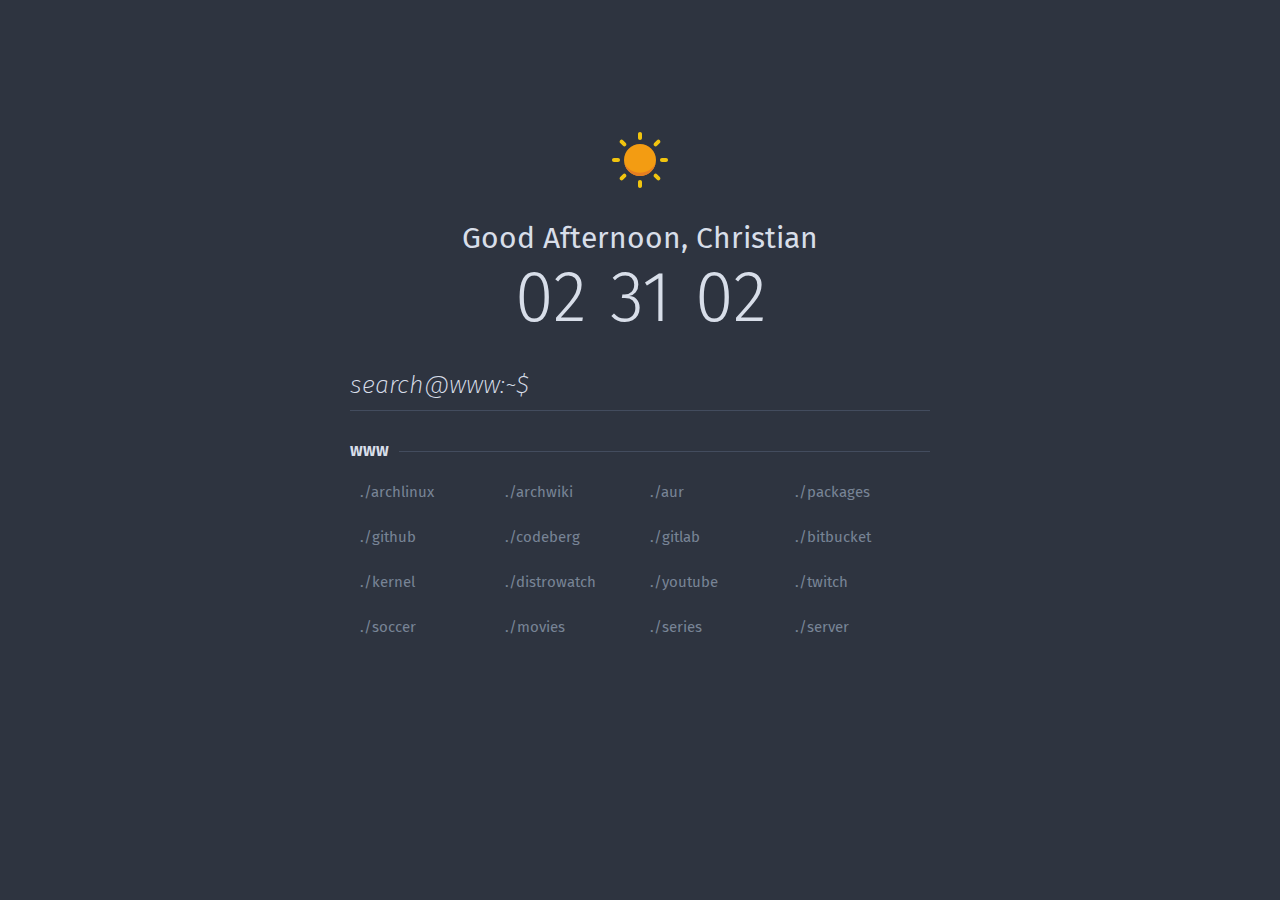
==== index.html @ c783aec5 "Add files via upload" ====
<!DOCTYPE html>
<html lang="en">
<head>
    <meta charset="UTF-8">
    <meta http-equiv="X-UA-Compatible" content="IE=edge">
    <meta name="viewport" content="width=device-width, initial-scale=1.0">
    <link href="https://fonts.googleapis.com/css2?family=Fira+Sans:ital,wght@0,200;0,300;1,200;1,300&display=swap" rel="stylesheet">
    <link href="styles.css" rel="stylesheet">
    <title>./startpage: #$ </title>
    <link rel="icon" type="image/png" href="i/favicon.png">
</head>
<body>
    <div id="container">
        <div id="sun-icon" class="timecon">
            <div class="img-container"><img class="sun-center" src="i/sun.svg"></div>
            <div class="img-container"><img class="sunrays" src="i/sunrays.svg"></div>
        </div>
        <div id="moon-icon" class="timecon">
            <div class="img-container"><img class="moon" src="i/moon.svg"></div>
            <div class="stars star-one"></div>
            <div class="stars star-two"></div>
            <div class="stars star-three"></div>
            <div class="stars star-four"></div>
        </div>
        <div id="greeting" class="center">, Christian</div>
        <div id="time" class="center">
            <span id="hour" class="center"></span><span id="minute" class="center"></span><span id="second" class="center"></span>
        </div>
        <form action="javascript:search()">
            <input id="search" type="text" placeholder="search@www:~$">
        </form>
        <div id="bookmarks">
            
            <h2><span>www</span></h2>
            <div class="tiled">
                <a href="https://archlinux.org" target="_blank">./archlinux</a>
                <a href="https://wiki.archlinux.org" target="_blank">./archwiki</a>
                <a href="https://aur.archlinux.org" target="_blank">./aur</a>
                <a href="https://archlinux.org/packages/" target="_blank">./packages</a>
                <a href="https://www.github.com" target="_blank">./github</a>
                <a href="https://codeberg.org" target="_blank">./codeberg</a>
                <a href="https://www.gitlab.com" target="_blank">./gitlab</a>
                <a href="https://bitbucket.org" target="_blank">./bitbucket</a>
                <a href="https://kernel.org" target="_blank">./kernel</a>
                <a href="https://distrowatch.org" target="_blank">./distrowatch</a>
                <a href="https://youtube.com" target="_blank">./youtube</a>
                <a href="https://twitch.tv" target="_blank">./twitch</a>
                <a href="#" target="_blank">./soccer</a>
                <a href="https://startseite.to" target="_blank">./movies</a>
                <a href="https://s.to" target="_blank">./series</a>
                <a href="https://christian.re" target="_blank">./server</a>
            </div>
        </div>
    </div>
    <script src="script.js"></script>
</body>
</html>
---- styles.css ----
html, body, * { 
    font-family: "Fira Sans", sans-serif;
    box-sizing: border-box; 
}
body {
    background-color: #2e3440;
    color: #d8dee9;
}
#container {
    margin: 120px auto 0;
    width: 580px;
}
#greeting {
    margin-top: 20px;
    font-size: 30px;
}
#sun-icon, #moon-icon {
    display: none;
}
#sun-icon.active, #moon-icon.active {
    display: block;
}
#time {
    font-size: 70px;
    font-weight: 300;
}
#hour, #minute, #second {
    display: inline-block;
    margin: 0 10px;
    width: 70px;
}
#search {
    width: 100%;
    background-color: #2e3440;
    outline: none;
    border: none;
    border-bottom: 1px solid #434c5e;
    margin-top: 20px;
    font-size: 25px;
    color: #fff;
    font-weight: 200;
    padding: 10px 0;
    transition: border-bottom .3s ease;
}
#search:hover {
    border-bottom: 1px solid #434c5e;
}
#search:focus, #search:active {
    border-bottom: 1px solid #434c5e;
}
#search::placeholder {
    font-style: italic;
    color: #d8dee9;
}
#bookmarks {
    margin-top: 20px;
}
#bookmarks a,
#bookmarks a:visited,
#bookmarks a:active {
    display: block;
    color: #788496;
    padding: 5px 10px;
    line-height: 30px;
    font-size: 15px;
    background-color: #2e3440;
    text-decoration: none;
    transition: background-color .5s ease, color .5s ease;
    margin-bottom: 5px;
}
#bookmarks a:hover {
    color: #E8DE89;
    background-color: #3b4252;
}
#bookmarks h2 {
    font-size: 15px;
    text-transform: uppercase;
    border-bottom: 1px solid #434c5e;
    line-height: 0px;
    margin: 40px 0 20px;
}
#bookmarks .tiled {
    display: flex;
    flex-wrap: wrap;
    justify-content: flex-start;
    gap:5px;
}
#bookmarks .tiled a,
#bookmarks .tiled a:visited,
#bookmarks .tiled a:active {
    display: block;
    width: calc(25% - 5px);
    margin-bottom: 0;
}
#bookmarks h2 span {
    background-color: #2e3440;
    padding-right: 10px;
}
.center { text-align: center; }
.timecon {
    position: relative;
    width: 80px;
    height: 80px;
    margin: 0 auto;
}
.img-container img {
    position: absolute;
    width: 80px;
    height: 80px;
}
.sunrays {
    animation: rotation 40s infinite linear;
}
.stars {
    width: 3px;
    height: 3px;
    background-color: #ECF0F1;
    border-radius: 100px;
    position: absolute;
    opacity: 0;
    animation: stars 10s infinite ease-in-out;
}
.star-one {
    top: 20px;
    right: 20px;
    animation-delay: 3s;
}
.star-two {
    top: 40px;
    right: 5px;
    animation-delay: 6s;
}
.star-three {
    top: 15px;
}
.star-four {
    bottom: 10px;
    left: 10px;
    animation-delay: 9s;
}
@keyframes stars {
    0%  { opacity: 0%; }
    50% { opacity: 100%; }
    0%  { opacity: 0%; }
}
@keyframes rotation {
    from {
        transform: rotate(0deg);
    }
    to {
        transform: rotate(359deg);
    }
}
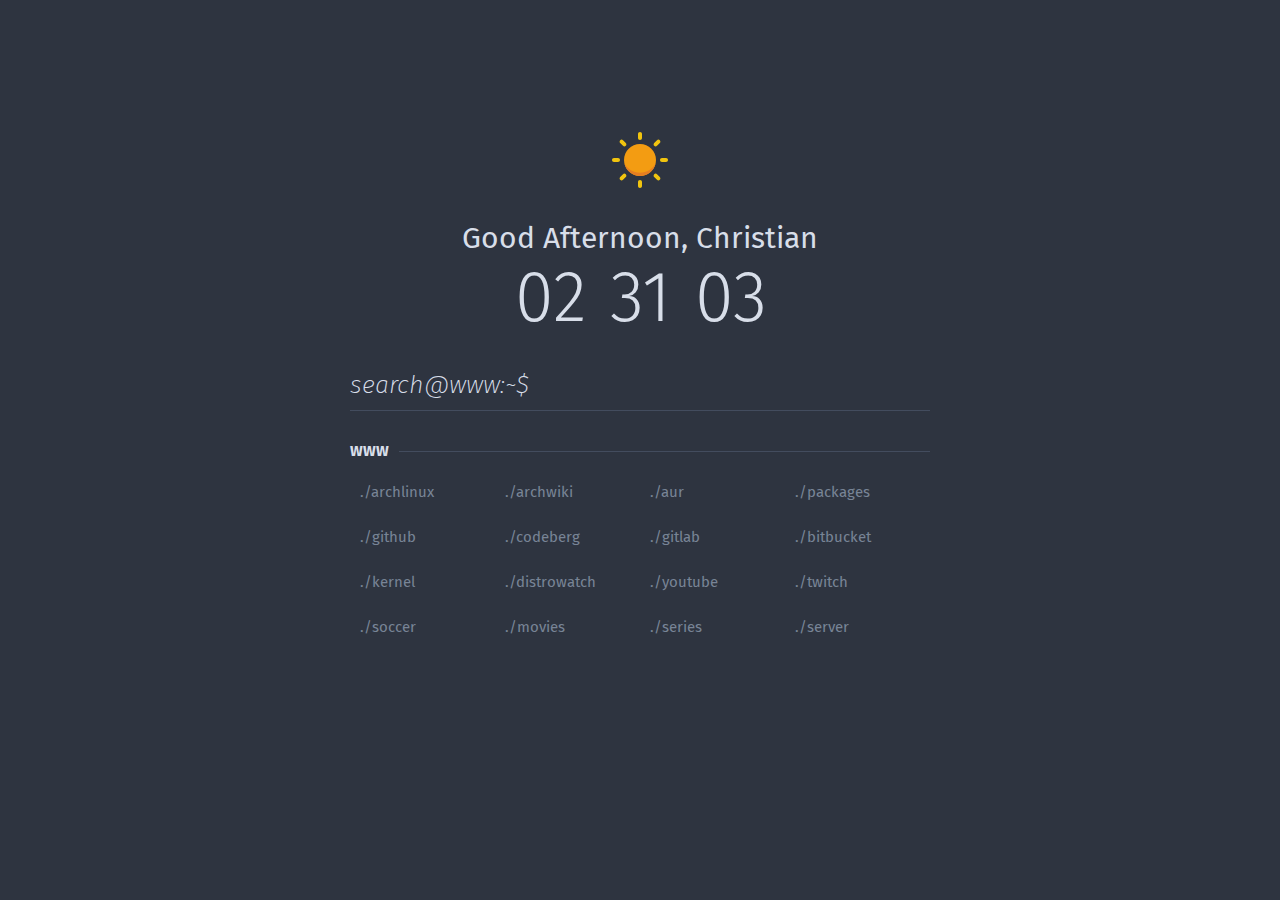
==== commit 30fa5b9a: "Update index.html" ====
--- a/index.html
+++ b/index.html
@@ -45,7 +45,7 @@
                 <a href="https://distrowatch.org" target="_blank">./distrowatch</a>
                 <a href="https://youtube.com" target="_blank">./youtube</a>
                 <a href="https://twitch.tv" target="_blank">./twitch</a>
-                <a href="#" target="_blank">./soccer</a>
+                <a href="https://sportshub.stream/" target="_blank">./soccer</a>
                 <a href="https://startseite.to" target="_blank">./movies</a>
                 <a href="https://s.to" target="_blank">./series</a>
                 <a href="https://christian.re" target="_blank">./server</a>
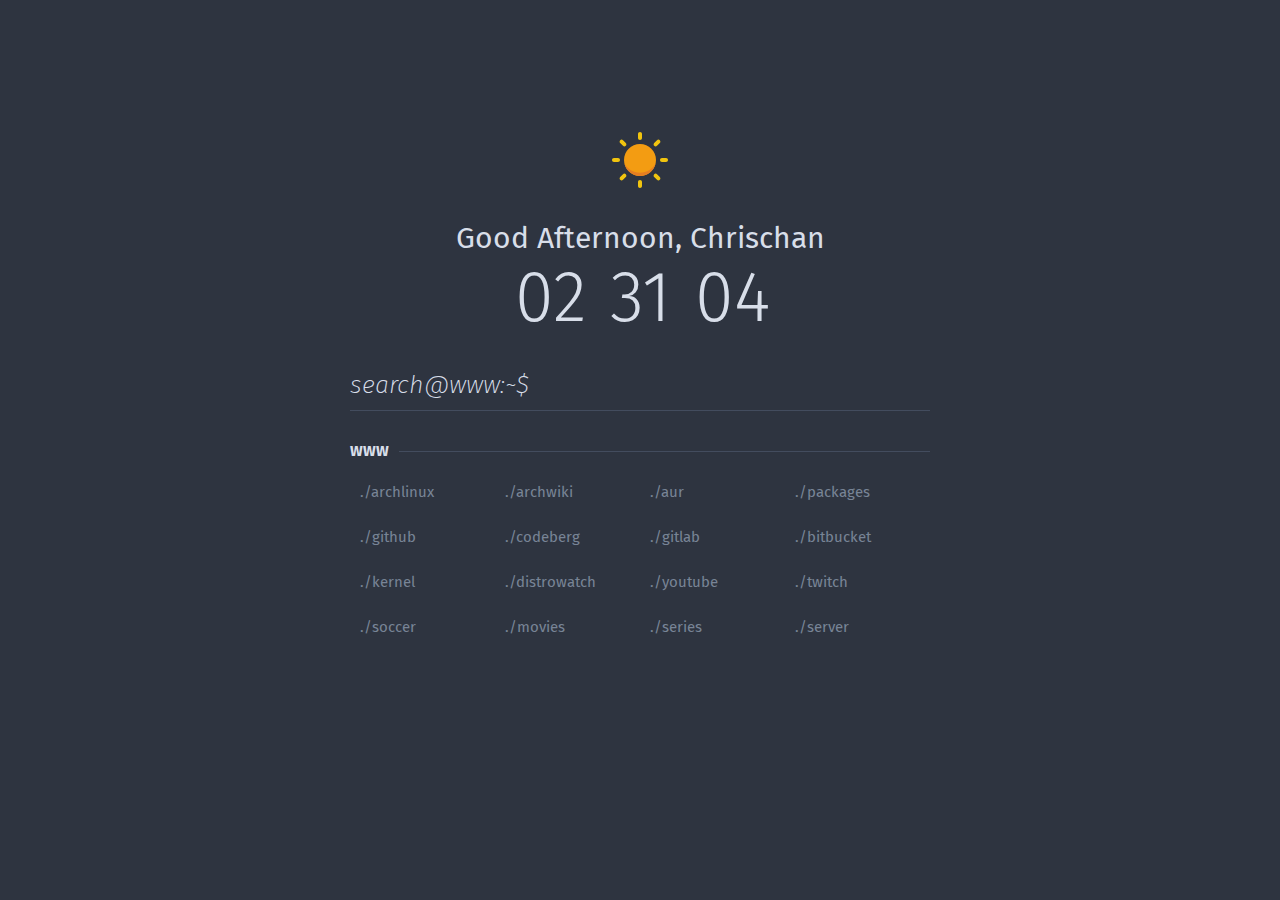
==== commit c51957d3: "Update index.html" ====
--- a/index.html
+++ b/index.html
@@ -43,7 +43,7 @@
                 <a href="https://bitbucket.org" target="_blank">./bitbucket</a>
                 <a href="https://kernel.org" target="_blank">./kernel</a>
                 <a href="https://distrowatch.org" target="_blank">./distrowatch</a>
-                <a href="https://youtube.com" target="_blank">./youtube</a>
+                <a href="https://www.youtubekids.com/?hl=de" target="_blank">./youtube</a>
                 <a href="https://twitch.tv" target="_blank">./twitch</a>
                 <a href="https://sportshub.stream/" target="_blank">./soccer</a>
                 <a href="https://startseite.to" target="_blank">./movies</a>
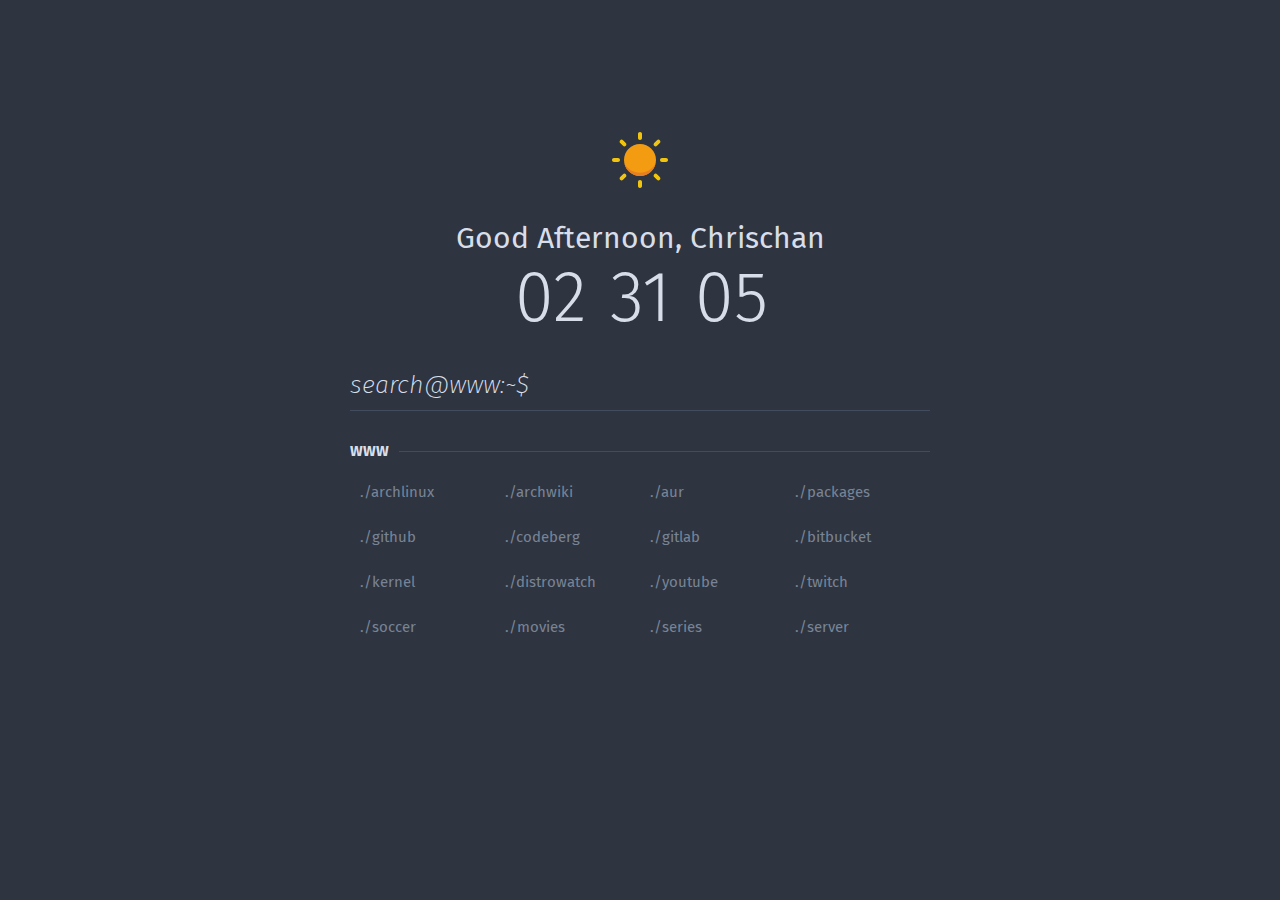
==== commit 166d4c4a: "Update index.html" ====
--- a/index.html
+++ b/index.html
@@ -43,7 +43,7 @@
                 <a href="https://bitbucket.org" target="_blank">./bitbucket</a>
                 <a href="https://kernel.org" target="_blank">./kernel</a>
                 <a href="https://distrowatch.org" target="_blank">./distrowatch</a>
-                <a href="https://www.youtubekids.com/?hl=de" target="_blank">./youtube</a>
+                <a href="https://www.youtube.com/?hl=de" target="_blank">./youtube</a>
                 <a href="https://twitch.tv" target="_blank">./twitch</a>
                 <a href="https://sportshub.stream/" target="_blank">./soccer</a>
                 <a href="https://startseite.to" target="_blank">./movies</a>
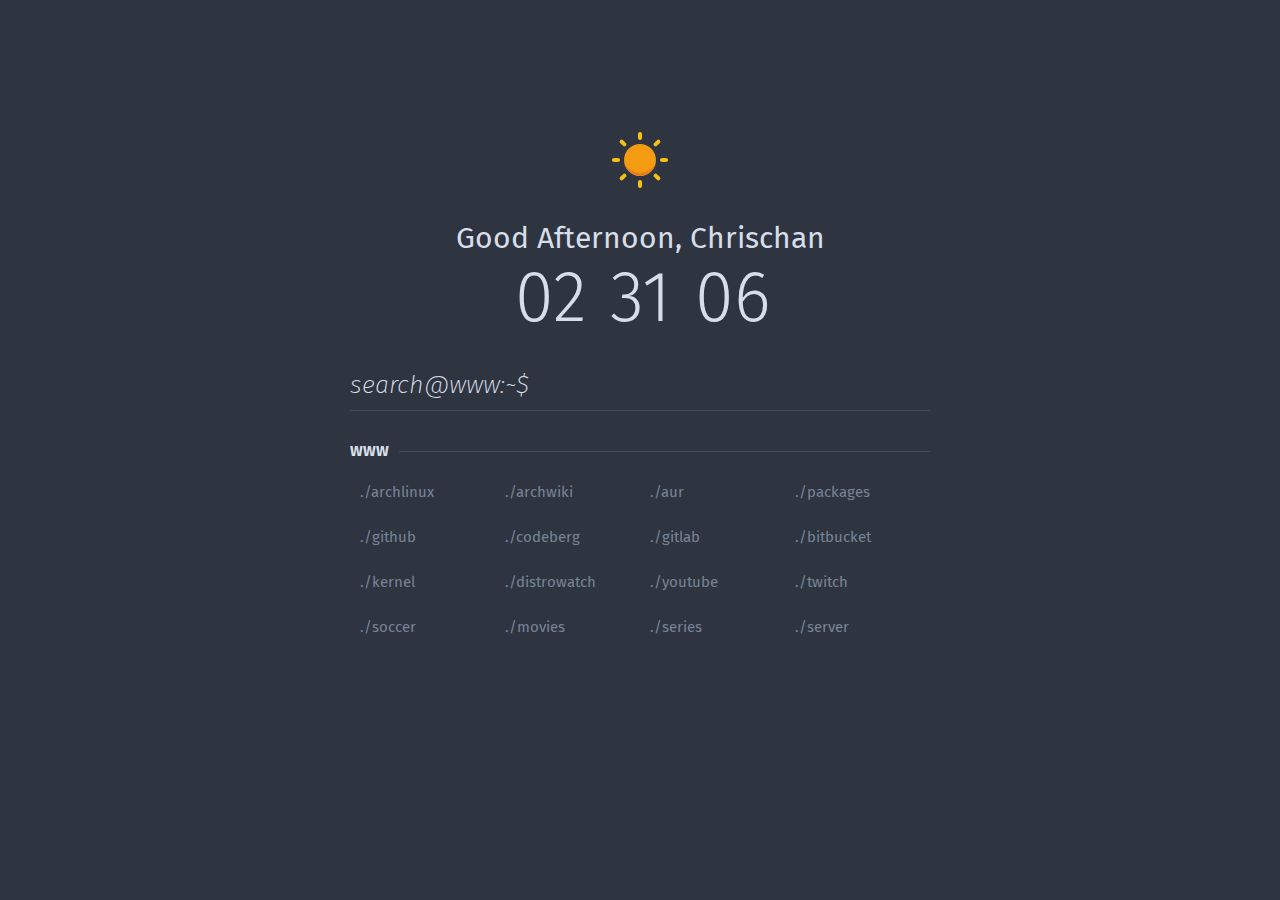
==== commit e80b50ef: "Update index.html" ====
--- a/index.html
+++ b/index.html
@@ -45,10 +45,10 @@
                 <a href="https://distrowatch.org" target="_blank">./distrowatch</a>
                 <a href="https://www.youtube.com/?hl=de" target="_blank">./youtube</a>
                 <a href="https://twitch.tv" target="_blank">./twitch</a>
-                <a href="https://sportshub.stream/" target="_blank">./soccer</a>
+                <a href="https://soccerstreamlinks.com/" target="_blank">./soccer</a>
                 <a href="https://startseite.to" target="_blank">./movies</a>
                 <a href="https://s.to" target="_blank">./series</a>
-                <a href="https://christian.re" target="_blank">./server</a>
+                <a href="https://server1.lat" target="_blank">./server</a>
             </div>
         </div>
     </div>
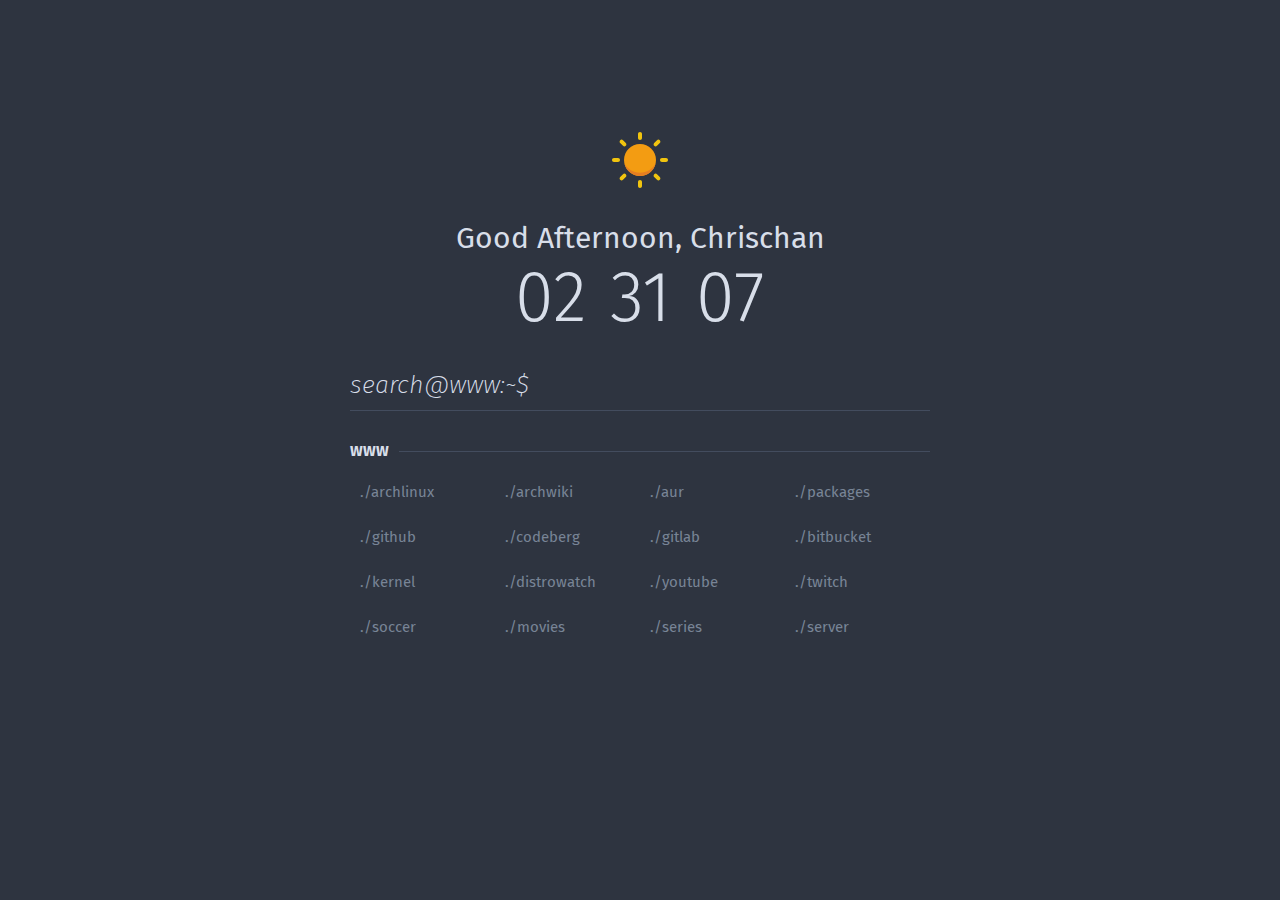
==== commit e86bac55: "Update index.html" ====
--- a/index.html
+++ b/index.html
@@ -45,7 +45,7 @@
                 <a href="https://distrowatch.org" target="_blank">./distrowatch</a>
                 <a href="https://www.youtube.com/?hl=de" target="_blank">./youtube</a>
                 <a href="https://twitch.tv" target="_blank">./twitch</a>
-                <a href="https://soccerstreamlinks.com/" target="_blank">./soccer</a>
+                <a href="https://soccerstreams100.io" target="_blank">./soccer</a>
                 <a href="https://startseite.to" target="_blank">./movies</a>
                 <a href="https://s.to" target="_blank">./series</a>
                 <a href="https://server1.lat" target="_blank">./server</a>
